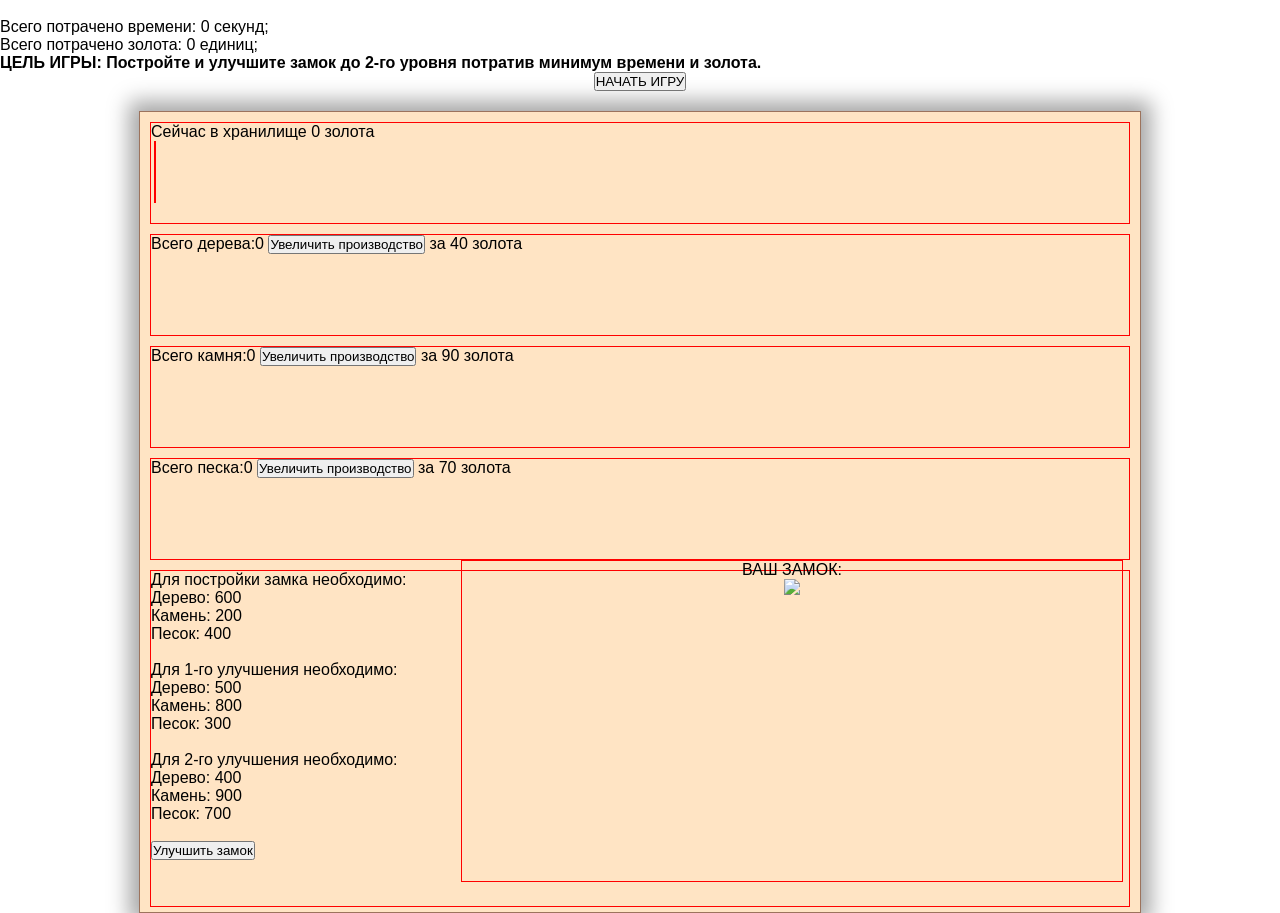
==== index.html @ 525cb477 "Init" ====
<!DOCTYPE html>
<html lang="ru">
<head>
    <meta charset="UTF-8">
    <title>Домашнее задание </title>
    <link href="style.css" rel="stylesheet" type="text/css" />
    <script src="js.js"></script>
</head>
<body>
<br/>
<p>
    Всего потрачено времени: <span id="vremya">0</span> секунд; <br />
    Всего потрачено золота: <span id="bablo">0</span> единиц;<br />
    <b> ЦЕЛЬ ИГРЫ: Постройте и улучшите замок до 2-го уровня потратив минимум времени и золота.</b>
</p>
<p align="center">
    <input id = "start_button" name='button' type='button' value='НАЧАТЬ ИГРУ' onClick='startGame()'>
</p>
    <div id="container">
        <div id="gold"><span id="gold_text">Сейчас в хранилище 0 золота</span>
            <div id="gold_box"><br /></div>
        </div>
        <div id="derevo">Всего дерева:<span id="vsegoDereva">0</span>
            <input id = "addDerevo" name='button' type='button' value='Увеличить производство' onClick='derevoAdd()'>
             за <span id="derevoCost">40</span> золота<br />
        </div>
        <div id="kamen">Всего камня:<span id="vsegoKamnya">0</span>
            <input id = "addKamen" name='button' type='button' value='Увеличить производство' onClick='kamenAdd()'>
             за <span id="kamenCost">90</span> золота<br />
        </div>
        <div id="pesok">Всего песка:<span id="vsegoPeska">0</span>
            <input id = "addPesok" name='button' type='button' value='Увеличить производство' onClick='pesokAdd()'>
             за <span id="pesokCost">70</span> золота<br />
        </div>
        <div id="zamok">
            Для постройки замка необходимо:<br />
            Дерево: 600<br />
            Камень: 200<br />
            Песок:  400<br /><br />
            Для 1-го улучшения необходимо:<br />
            Дерево: 500<br />
            Камень: 800<br />
            Песок:  300<br /><br />
            Для 2-го улучшения необходимо:<br />
            Дерево: 400<br />
            Камень: 900<br />
            Песок:  700<br /><br />
            <input id = "upCastle" name='button' type='button' value='Улучшить замок' onClick='castleUp()'>
            <div id="castle">
                <p  align="center">
                    ВАШ ЗАМОК:<br /><img id="fotka" src="castle0.jpg" height="300">
                </p>
            </div>
        </div>
    </div>
</body>
</html>
---- style.css ----
*, html, body {
    margin:0; padding:0
}
body
{
    font-family: Verdana, sans-serif;
}

#container {
    width: 1000px;
    height: 800px;
    background-color: bisque;
    margin-top: 20px;
    margin-right: auto;
    margin-left: auto;
    border: 1px solid rgb(156,115,93);
    -webkit-box-shadow: 0 0 20px 10px rgba(0,0,0,.35);
    box-shadow: 0 0 20px 10px rgba(0,0,0,.35);
}
#gold{
    height: 100px;
    width: auto;
    border: 1px solid red;
    margin: 10px;
}
#gold_box
{
    height: 60px;
    width: 0;
    border: 1px solid red;
    background-color: yellow;
    position: relative;
    margin-left: 3px;
}
#derevo, #pesok, #kamen, #zamok
{
    height: 100px;
    width: auto;
    border: 1px solid red;
    margin: 10px;
    position: relative;
}
#d0,#d1,#d2,#d3,#d4,#d5,#d6,#d7,#d8,#d9,#d10,#d11,#d12,#d13,#d14,#d15,#d16,#d17,#d18,#d19,#d20
{
    height: 10px;
    position: absolute;
    bottom: 5px;
    width: 40px;
    border: 1px solid black;
    background-color: green;
}
#k0,#k1,#k2,#k3,#k4,#k5,#k6,#k7,#k8,#k9,#k10,#k11,#k12,#k13,#k14,#k15,#k16,#k17,#k18,#k19,#k20
{
    height: 10px;
    position: absolute;
    bottom: 5px;
    width: 40px;
    border: 1px solid black;
    background-color: darkgray;
}
#p0,#p1,#p2,#p3,#p4,#p5,#p6,#p7,#p8,#p9,#p10,#p11,#p12,#p13,#p14,#p15,#p16,#p17,#p18,#p19,#p20
{
    height: 10px;
    position: absolute;
    bottom: 5px;
    width: 40px;
    border: 1px solid black;
    background-color: peru;
}
#zamok
{
    height: 335px;
    width: auto;
    border: 1px solid red;
    margin: 10px;
    position: relative;
}
#castle{
    height: 320px;
    width: 660px;
    border: 1px solid red;
    margin: 10px;
    position: relative;
    left: 300px;
    top: -310px;
}
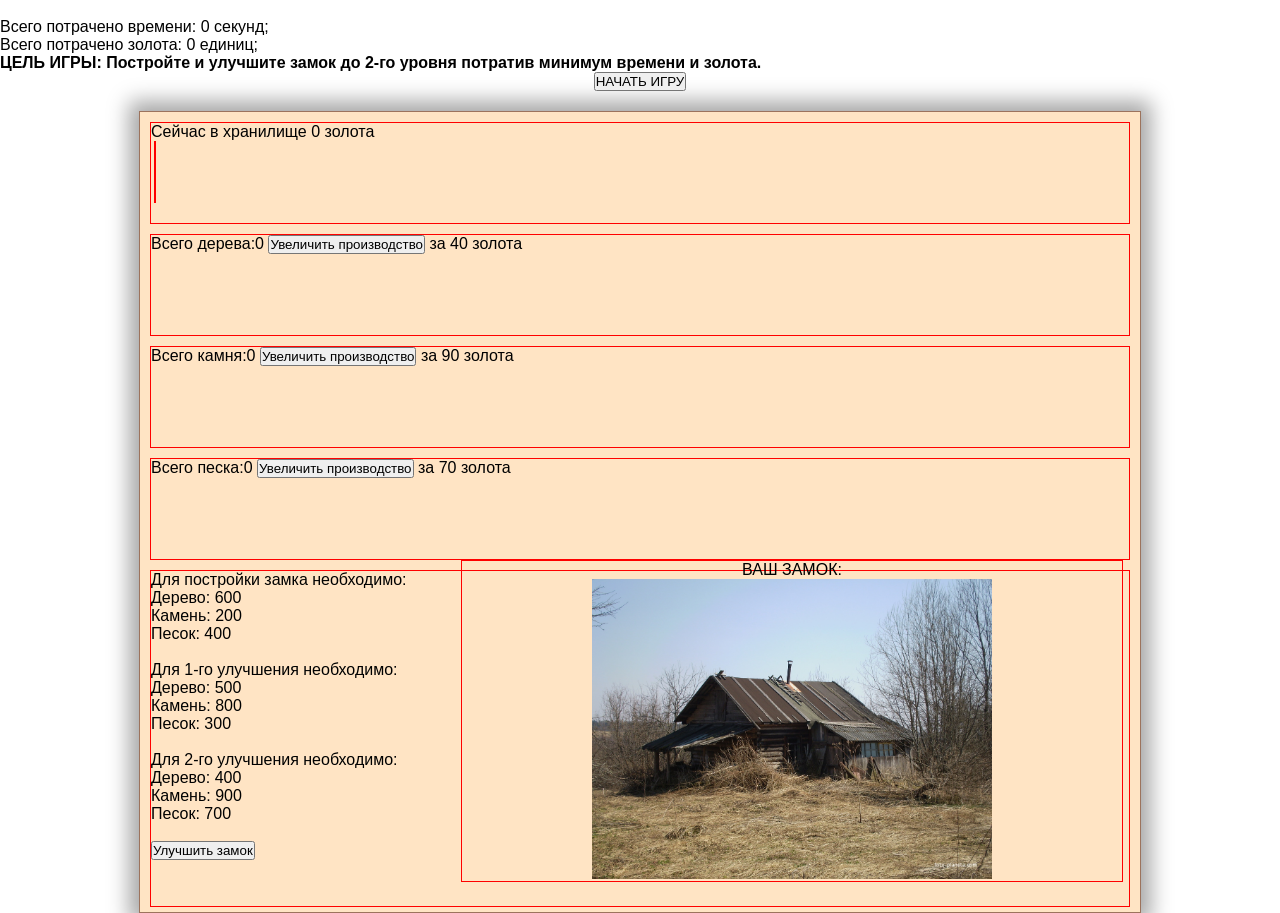
==== commit 081ee3b3: "add castle 3 level" ====
--- a/index.html
+++ b/index.html
@@ -2,7 +2,7 @@
 <html lang="ru">
 <head>
     <meta charset="UTF-8">
-    <title>Домашнее задание </title>
+    <title>JS Game</title>
     <link href="style.css" rel="stylesheet" type="text/css" />
     <script src="js.js"></script>
 </head>
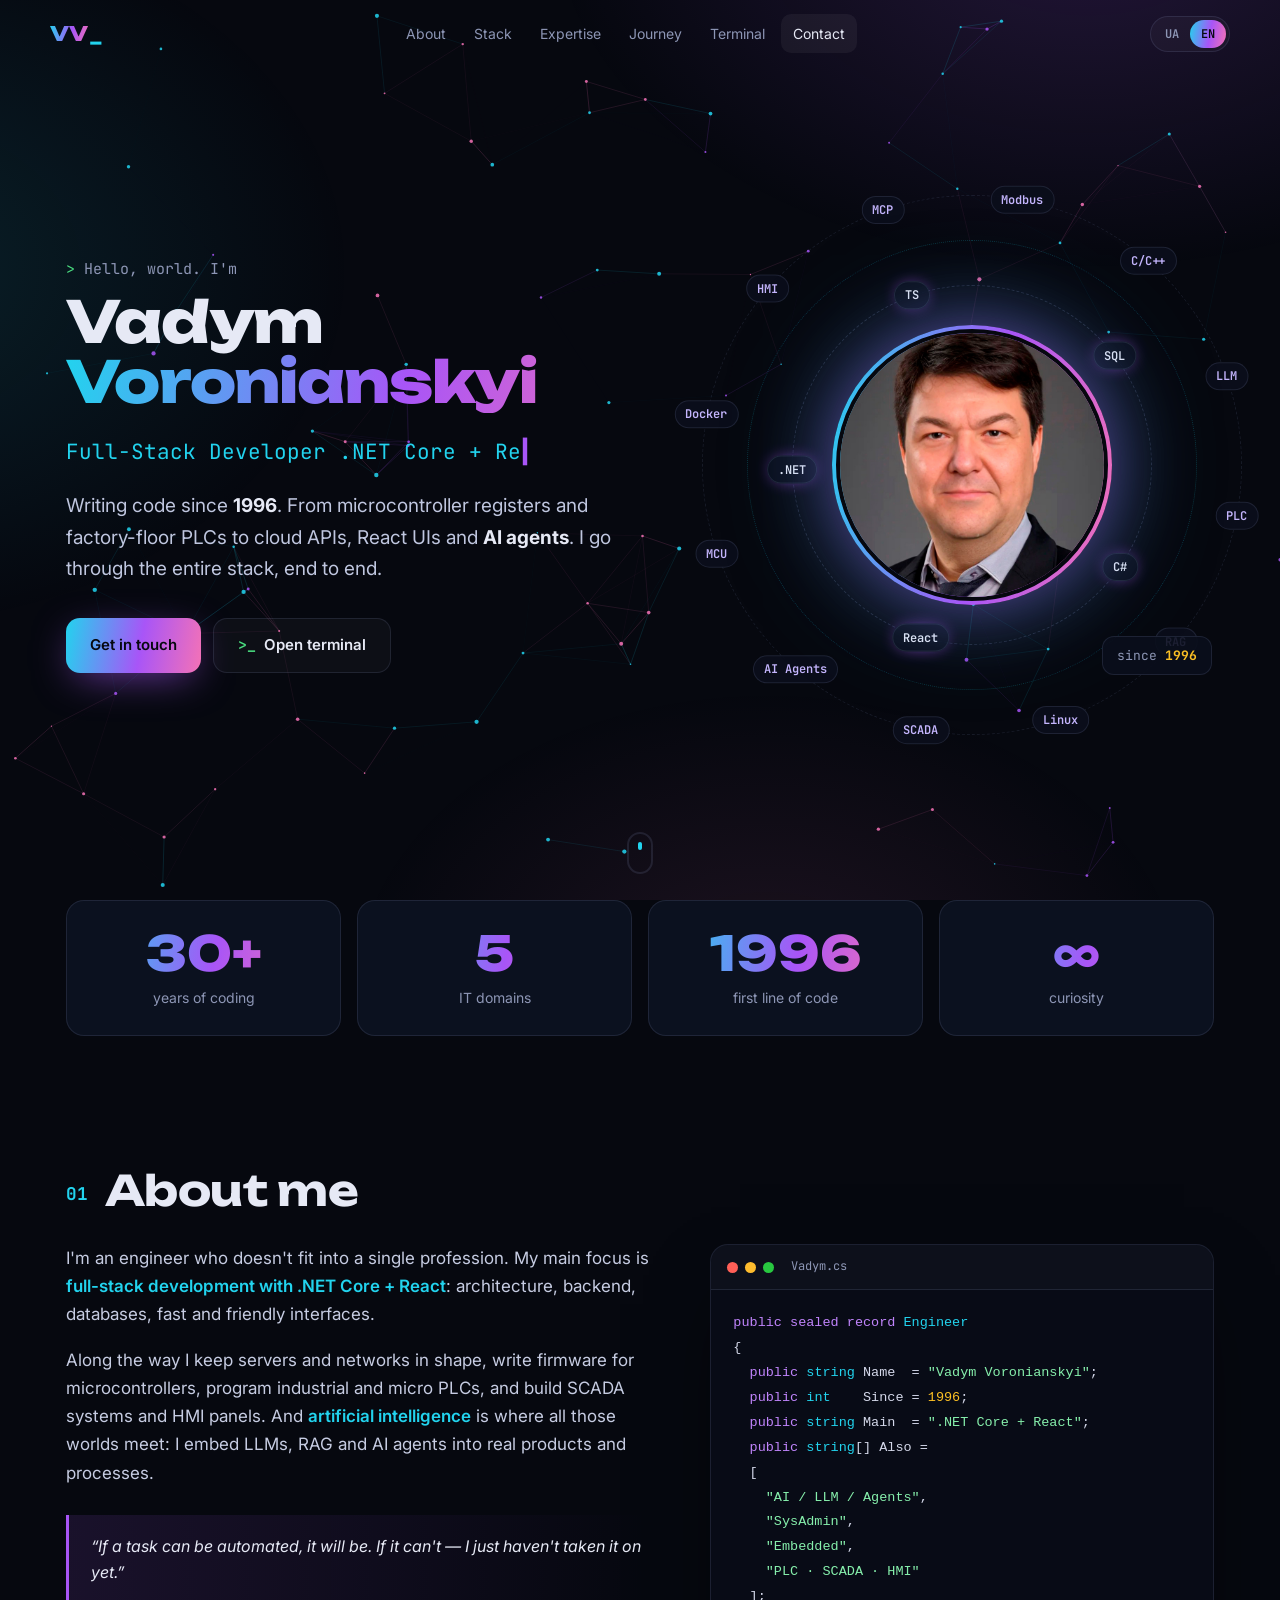
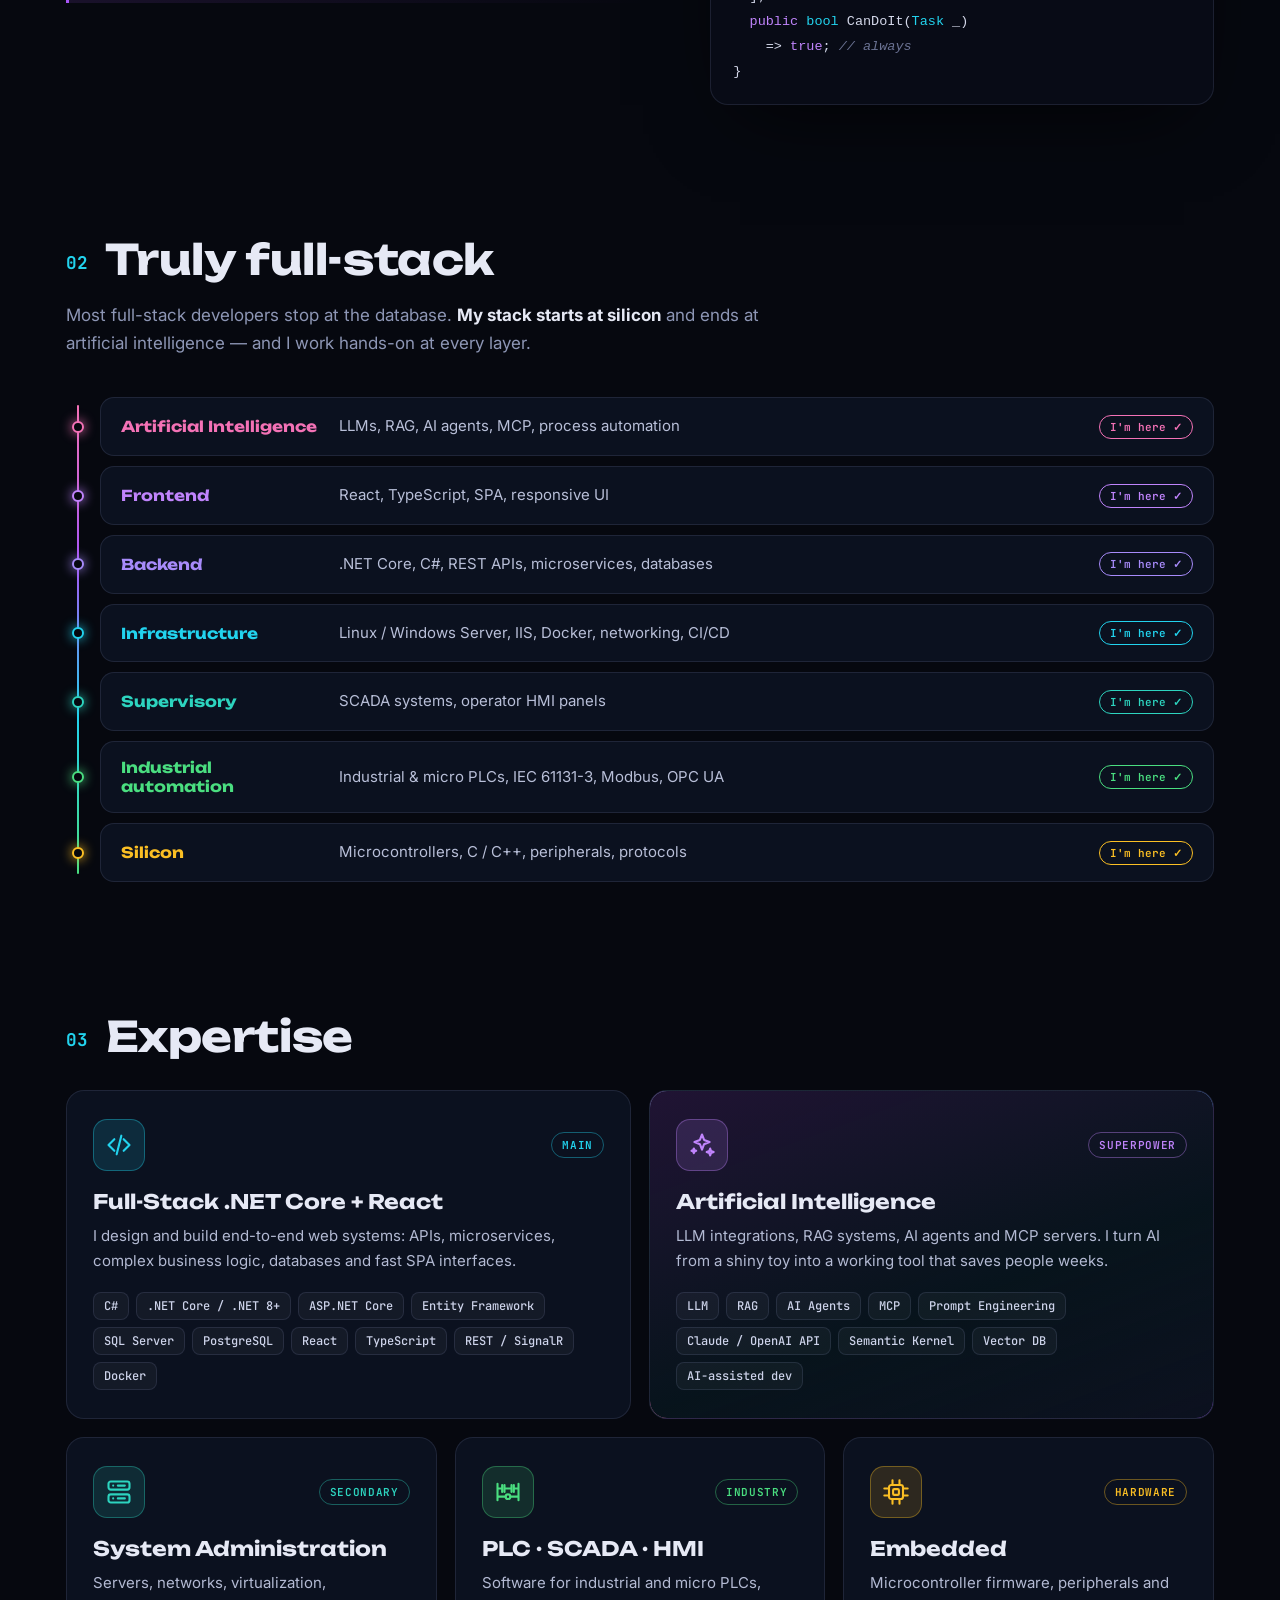
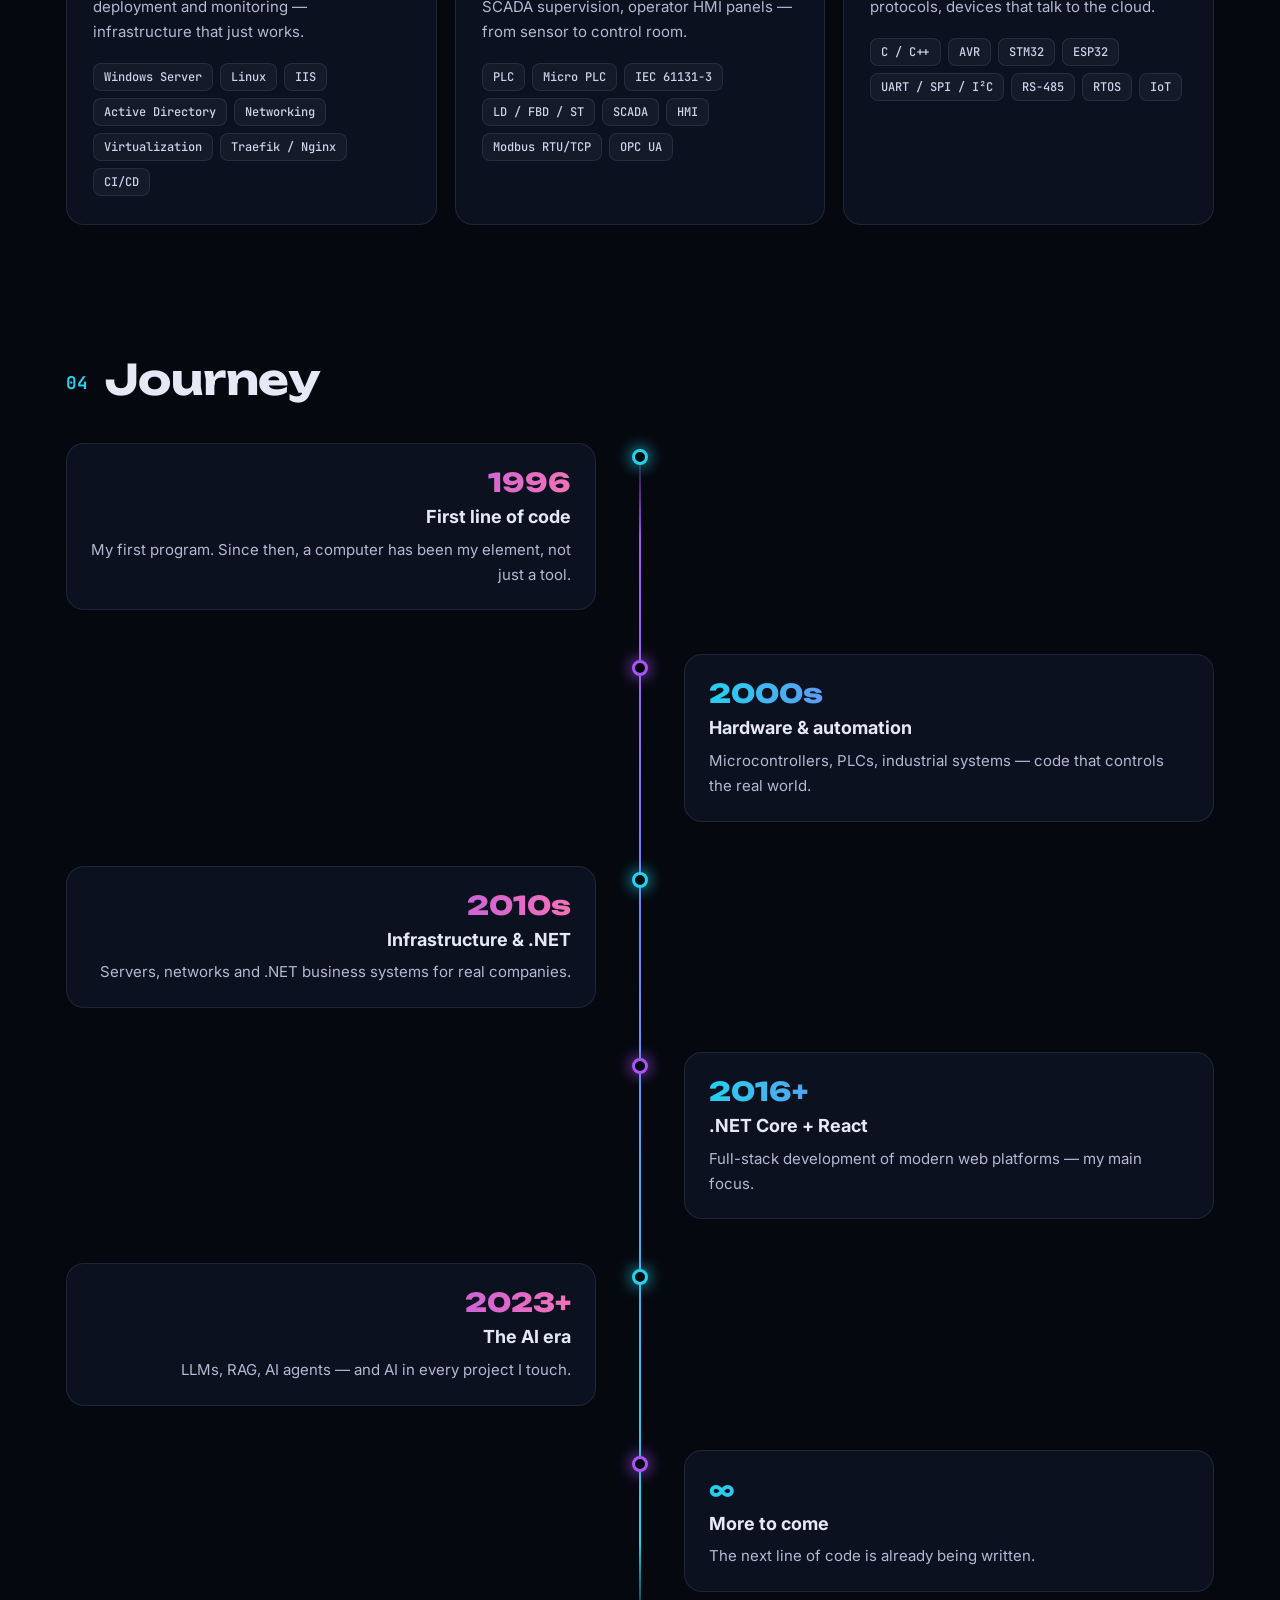
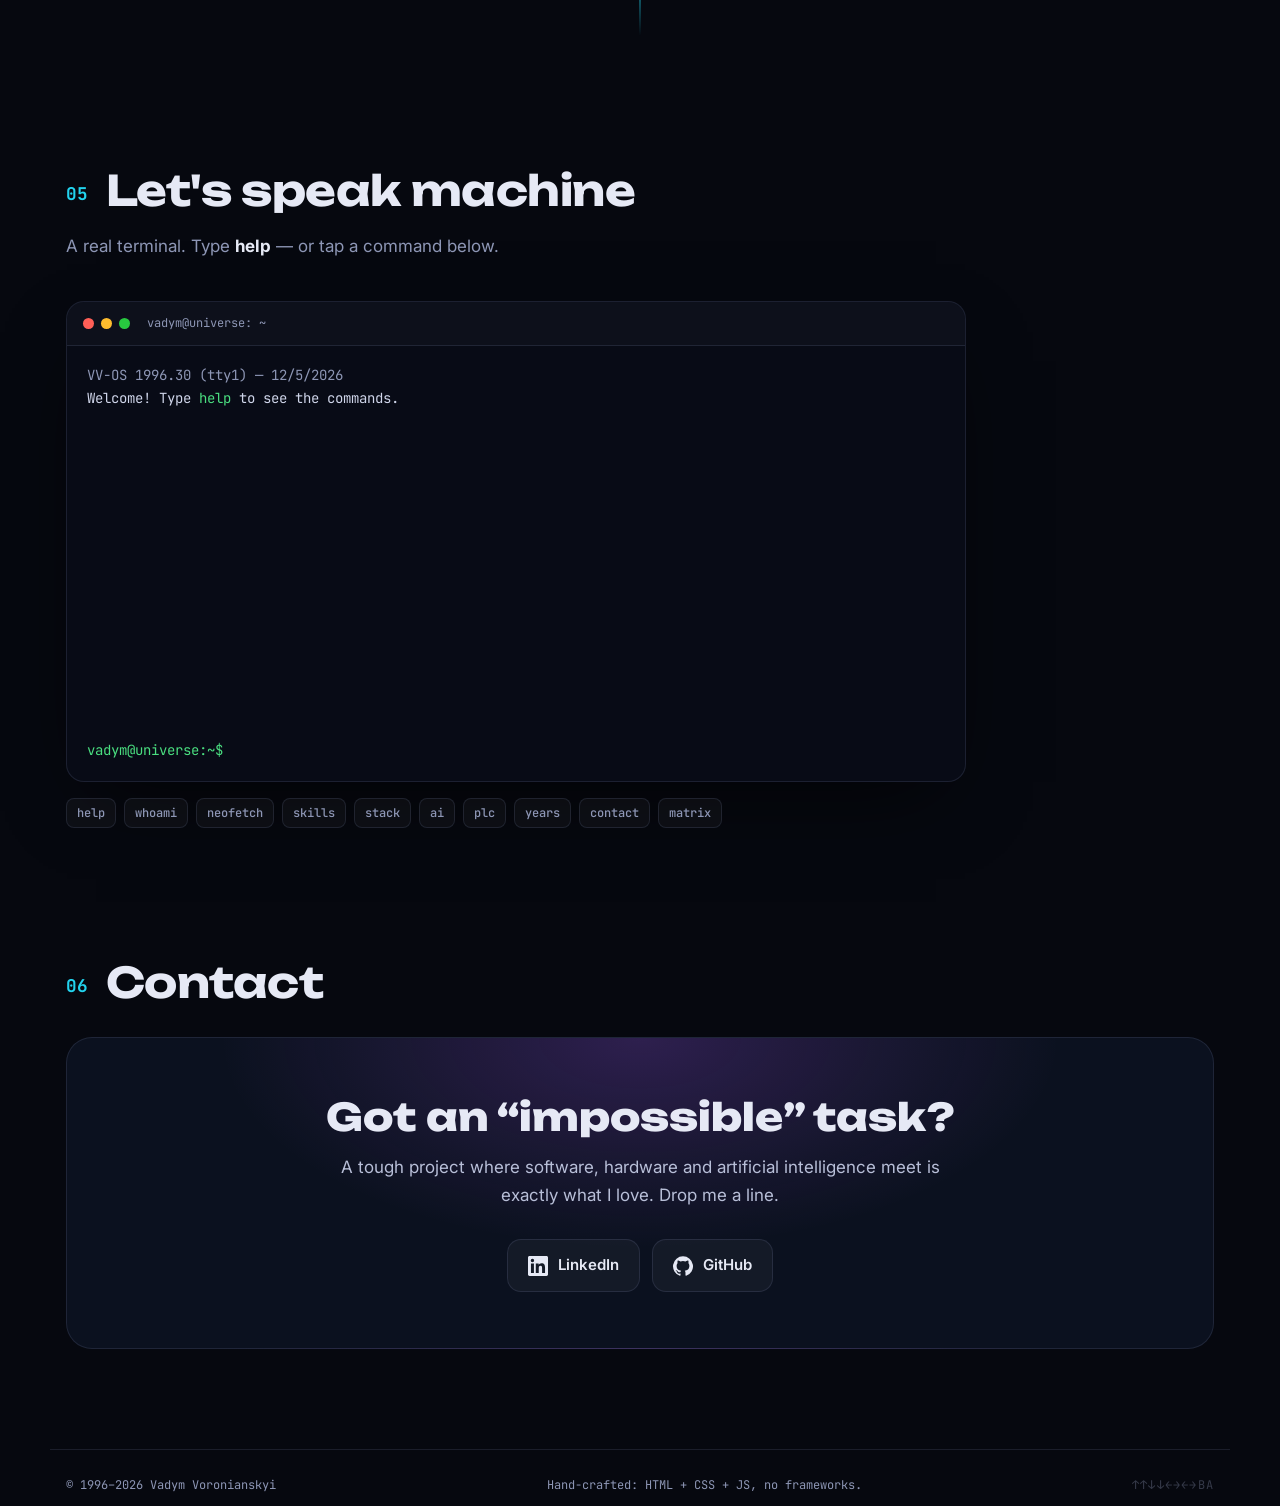
==== commit 006f30d3: "site v 0.01" ====
--- a/index.html
+++ b/index.html
@@ -1,57 +1,199 @@
-<!DOCTYPE html>
-<html lang="ru">
+<!doctype html>
+<html lang="uk">
 <head>
-    <meta charset="UTF-8">
-    <title>JS Game</title>
-    <link href="style.css" rel="stylesheet" type="text/css" />
-    <script src="js.js"></script>
+  <meta charset="utf-8">
+  <meta name="viewport" content="width=device-width, initial-scale=1">
+  <title>Vadym Voronianskyi — Full-Stack · AI · Embedded · PLC</title>
+  <meta name="description" content="Vadym Voronianskyi — engineer since 1996. Full-Stack .NET Core + React, AI, system administration, embedded, industrial PLC, SCADA and HMI.">
+  <meta name="theme-color" content="#06080f">
+  <meta property="og:type" content="profile">
+  <meta property="og:title" content="Vadym Voronianskyi — from silicon to AI">
+  <meta property="og:description" content="Full-Stack .NET Core + React · AI · SysAdmin · Embedded · PLC / SCADA / HMI. Coding since 1996.">
+  <meta property="og:image" content="vvv.jpg">
+  <link rel="icon" href="data:image/svg+xml,%3Csvg xmlns='http://www.w3.org/2000/svg' viewBox='0 0 64 64'%3E%3Cdefs%3E%3ClinearGradient id='g' x1='0' y1='0' x2='1' y2='1'%3E%3Cstop offset='0' stop-color='%2322d3ee'/%3E%3Cstop offset='1' stop-color='%23a855f7'/%3E%3C/linearGradient%3E%3C/defs%3E%3Crect width='64' height='64' rx='14' fill='%2306080f'/%3E%3Cpath d='M10 16l10 32 10-32M34 16l10 32 10-32' fill='none' stroke='url(%23g)' stroke-width='6' stroke-linecap='round' stroke-linejoin='round'/%3E%3C/svg%3E">
+  <link rel="preconnect" href="https://fonts.googleapis.com">
+  <link rel="preconnect" href="https://fonts.gstatic.com" crossorigin>
+  <link href="https://fonts.googleapis.com/css2?family=Inter:wght@400;500;600;700&family=JetBrains+Mono:wght@400;600&family=Unbounded:wght@500;700;800&display=swap" rel="stylesheet">
+  <link rel="stylesheet" href="style.css">
 </head>
 <body>
-<br/>
-<p>
-    Всего потрачено времени: <span id="vremya">0</span> секунд; <br />
-    Всего потрачено золота: <span id="bablo">0</span> единиц;<br />
-    <b> ЦЕЛЬ ИГРЫ: Постройте и улучшите замок до 2-го уровня потратив минимум времени и золота.</b>
-</p>
-<p align="center">
-    <input id = "start_button" name='button' type='button' value='НАЧАТЬ ИГРУ' onClick='startGame()'>
-</p>
-    <div id="container">
-        <div id="gold"><span id="gold_text">Сейчас в хранилище 0 золота</span>
-            <div id="gold_box"><br /></div>
+  <canvas id="bg" aria-hidden="true"></canvas>
+  <canvas id="matrix" aria-hidden="true"></canvas>
+
+  <header class="nav" id="nav">
+    <a class="logo" href="#top" aria-label="Home">
+      <span class="logo-mark">VV</span><span class="logo-cursor">_</span>
+    </a>
+    <nav class="nav-links" id="navLinks">
+      <a href="#about" data-i18n="nav.about">Про мене</a>
+      <a href="#stack" data-i18n="nav.stack">Стек</a>
+      <a href="#skills" data-i18n="nav.skills">Напрямки</a>
+      <a href="#path" data-i18n="nav.path">Шлях</a>
+      <a href="#terminal" data-i18n="nav.terminal">Термінал</a>
+      <a href="#contact" data-i18n="nav.contact">Контакти</a>
+    </nav>
+    <div class="nav-right">
+      <div class="lang" role="group" aria-label="Language">
+        <button type="button" data-lang="uk">UA</button>
+        <button type="button" data-lang="en">EN</button>
+      </div>
+      <button class="burger" id="burger" type="button" aria-label="Menu" aria-expanded="false"><span></span><span></span></button>
+    </div>
+  </header>
+
+  <main id="top">
+    <!-- HERO -->
+    <section class="hero">
+      <div class="hero-text">
+        <p class="mono hello"><span class="prompt">&gt;</span> <span data-i18n="hero.hello">Привіт, світ. Я —</span></p>
+        <h1 class="name">
+          <span data-i18n="hero.first">Вадим</span>
+          <span class="grad" data-i18n="hero.last">Воронянський</span>
+        </h1>
+        <p class="role mono"><span id="typed"></span><span class="caret">▍</span></p>
+        <p class="tagline" data-i18n-html="hero.tagline"></p>
+        <div class="cta">
+          <a class="btn btn-primary" href="#contact" data-i18n="hero.cta1">Зв'язатися</a>
+          <a class="btn btn-ghost" href="#terminal"><span class="mono">&gt;_</span> <span data-i18n="hero.cta2">Відкрити термінал</span></a>
         </div>
-        <div id="derevo">Всего дерева:<span id="vsegoDereva">0</span>
-            <input id = "addDerevo" name='button' type='button' value='Увеличить производство' onClick='derevoAdd()'>
-             за <span id="derevoCost">40</span> золота<br />
+      </div>
+
+      <div class="hero-visual" aria-hidden="true">
+        <div class="orbit-wrap">
+          <div class="orbit o1" data-r=".36" data-speed="9">
+            <i data-a="0"><b>C#</b></i>
+            <i data-a="72"><b>React</b></i>
+            <i data-a="144"><b>.NET</b></i>
+            <i data-a="216"><b>TS</b></i>
+            <i data-a="288"><b>SQL</b></i>
+          </div>
+          <div class="orbit o2"></div>
+          <div class="orbit o3" data-r=".54" data-speed="-5">
+            <i data-a="0"><b>LLM</b></i>
+            <i data-a="30"><b>PLC</b></i>
+            <i data-a="60"><b>RAG</b></i>
+            <i data-a="90"><b>Linux</b></i>
+            <i data-a="120"><b>SCADA</b></i>
+            <i data-a="150"><b>AI Agents</b></i>
+            <i data-a="180"><b>MCU</b></i>
+            <i data-a="210"><b>Docker</b></i>
+            <i data-a="240"><b>HMI</b></i>
+            <i data-a="270"><b>MCP</b></i>
+            <i data-a="300"><b>Modbus</b></i>
+            <i data-a="330"><b>C/C++</b></i>
+          </div>
+          <div class="photo">
+            <img src="vvv.jpg" alt="" width="754" height="1090">
+          </div>
+          <div class="since mono">since <b>1996</b></div>
         </div>
-        <div id="kamen">Всего камня:<span id="vsegoKamnya">0</span>
-            <input id = "addKamen" name='button' type='button' value='Увеличить производство' onClick='kamenAdd()'>
-             за <span id="kamenCost">90</span> золота<br />
+      </div>
+
+      <a class="scroll-hint" href="#stats" aria-label="Scroll"><span></span></a>
+    </section>
+
+    <!-- STATS -->
+    <section class="stats" id="stats">
+      <div class="stat reveal">
+        <div class="stat-num"><span class="count" data-to="years">0</span>+</div>
+        <div class="stat-label" data-i18n="stats.years">років у коді</div>
+      </div>
+      <div class="stat reveal">
+        <div class="stat-num"><span class="count" data-to="5">0</span></div>
+        <div class="stat-label" data-i18n="stats.domains">напрямків IT</div>
+      </div>
+      <div class="stat reveal">
+        <div class="stat-num"><span class="count" data-to="1996" data-plain>0</span></div>
+        <div class="stat-label" data-i18n="stats.first">перший рядок коду</div>
+      </div>
+      <div class="stat reveal">
+        <div class="stat-num">∞</div>
+        <div class="stat-label" data-i18n="stats.curiosity">цікавості</div>
+      </div>
+    </section>
+
+    <!-- ABOUT -->
+    <section class="section" id="about">
+      <h2 class="section-title reveal"><span class="mono num">01</span> <span data-i18n="about.title">Про мене</span></h2>
+      <div class="about-grid">
+        <div class="about-text reveal">
+          <p data-i18n-html="about.p1"></p>
+          <p data-i18n-html="about.p2"></p>
+          <blockquote class="quote" data-i18n="about.quote"></blockquote>
         </div>
-        <div id="pesok">Всего песка:<span id="vsegoPeska">0</span>
-            <input id = "addPesok" name='button' type='button' value='Увеличить производство' onClick='pesokAdd()'>
-             за <span id="pesokCost">70</span> золота<br />
+        <div class="about-card reveal">
+          <div class="code-card">
+            <div class="code-head"><i></i><i></i><i></i><span class="mono">Vadym.cs</span></div>
+<pre class="mono"><code><span class="k">public sealed record</span> <span class="t">Engineer</span>
+{
+  <span class="k">public</span> <span class="t">string</span> Name  = <span class="s">"Vadym Voronianskyi"</span>;
+  <span class="k">public</span> <span class="t">int</span>    Since = <span class="n">1996</span>;
+  <span class="k">public</span> <span class="t">string</span> Main  = <span class="s">".NET Core + React"</span>;
+  <span class="k">public</span> <span class="t">string</span>[] Also =
+  [
+    <span class="s">"AI / LLM / Agents"</span>,
+    <span class="s">"SysAdmin"</span>,
+    <span class="s">"Embedded"</span>,
+    <span class="s">"PLC · SCADA · HMI"</span>
+  ];
+  <span class="k">public</span> <span class="t">bool</span> CanDoIt(<span class="t">Task</span> _)
+    =&gt; <span class="k">true</span>; <span class="c">// always</span>
+}</code></pre>
+          </div>
         </div>
-        <div id="zamok">
-            Для постройки замка необходимо:<br />
-            Дерево: 600<br />
-            Камень: 200<br />
-            Песок:  400<br /><br />
-            Для 1-го улучшения необходимо:<br />
-            Дерево: 500<br />
-            Камень: 800<br />
-            Песок:  300<br /><br />
-            Для 2-го улучшения необходимо:<br />
-            Дерево: 400<br />
-            Камень: 900<br />
-            Песок:  700<br /><br />
-            <input id = "upCastle" name='button' type='button' value='Улучшить замок' onClick='castleUp()'>
-            <div id="castle">
-                <p  align="center">
-                    ВАШ ЗАМОК:<br /><img id="fotka" src="castle0.jpg" height="300">
-                </p>
-            </div>
-        </div>
-    </div>
+      </div>
+    </section>
+
+    <!-- STACK: silicon to AI -->
+    <section class="section" id="stack">
+      <h2 class="section-title reveal"><span class="mono num">02</span> <span data-i18n="stack.title">Справжній full-stack</span></h2>
+      <p class="section-lead reveal" data-i18n-html="stack.lead"></p>
+      <div class="layers" id="layers"></div>
+    </section>
+
+    <!-- SKILLS -->
+    <section class="section" id="skills">
+      <h2 class="section-title reveal"><span class="mono num">03</span> <span data-i18n="skills.title">Напрямки</span></h2>
+      <div class="cards" id="cards"></div>
+    </section>
+
+    <!-- PATH -->
+    <section class="section" id="path">
+      <h2 class="section-title reveal"><span class="mono num">04</span> <span data-i18n="path.title">Шлях</span></h2>
+      <ol class="timeline" id="timeline"></ol>
+    </section>
+
+    <!-- TERMINAL -->
+    <section class="section" id="terminal">
+      <h2 class="section-title reveal"><span class="mono num">05</span> <span data-i18n="term.title">Поговоримо мовою машин</span></h2>
+      <p class="section-lead reveal" data-i18n-html="term.lead"></p>
+      <div class="term reveal" id="term">
+        <div class="code-head"><i></i><i></i><i></i><span class="mono">vadym@universe: ~</span></div>
+        <div class="term-body mono" id="termBody" aria-live="polite"></div>
+        <form class="term-input mono" id="termForm" autocomplete="off">
+          <label for="termIn" class="term-prompt">vadym@universe:~$</label>
+          <input id="termIn" type="text" spellcheck="false" autocapitalize="off" aria-label="Terminal command">
+        </form>
+      </div>
+    </section>
+
+    <!-- CONTACT -->
+    <section class="section contact" id="contact">
+      <h2 class="section-title reveal"><span class="mono num">06</span> <span data-i18n="contact.title">Контакти</span></h2>
+      <div class="contact-box reveal">
+        <h3 class="contact-head" data-i18n="contact.head">Маєте неможливу задачу?</h3>
+        <p data-i18n="contact.text"></p>
+        <div class="contact-links" id="contactLinks"></div>
+      </div>
+    </section>
+  </main>
+
+  <footer class="footer mono">
+    <span>© 1996–<span id="year">2026</span> Vadym Voronianskyi</span>
+    <span data-i18n="footer.made">Зроблено вручну: HTML + CSS + JS, без фреймворків.</span>
+    <span class="hint" data-i18n="footer.hint">↑↑↓↓←→←→BA</span>
+  </footer>
+
+  <script src="script.js"></script>
 </body>
-</html>+</html>
--- a/style.css
+++ b/style.css
@@ -1,86 +1,349 @@
-*, html, body {
-    margin:0; padding:0
-}
-body
-{
-    font-family: Verdana, sans-serif;
-}
-
-#container {
-    width: 1000px;
-    height: 800px;
-    background-color: bisque;
-    margin-top: 20px;
-    margin-right: auto;
-    margin-left: auto;
-    border: 1px solid rgb(156,115,93);
-    -webkit-box-shadow: 0 0 20px 10px rgba(0,0,0,.35);
-    box-shadow: 0 0 20px 10px rgba(0,0,0,.35);
-}
-#gold{
-    height: 100px;
-    width: auto;
-    border: 1px solid red;
-    margin: 10px;
-}
-#gold_box
-{
-    height: 60px;
-    width: 0;
-    border: 1px solid red;
-    background-color: yellow;
-    position: relative;
-    margin-left: 3px;
-}
-#derevo, #pesok, #kamen, #zamok
-{
-    height: 100px;
-    width: auto;
-    border: 1px solid red;
-    margin: 10px;
-    position: relative;
-}
-#d0,#d1,#d2,#d3,#d4,#d5,#d6,#d7,#d8,#d9,#d10,#d11,#d12,#d13,#d14,#d15,#d16,#d17,#d18,#d19,#d20
-{
-    height: 10px;
-    position: absolute;
-    bottom: 5px;
-    width: 40px;
-    border: 1px solid black;
-    background-color: green;
-}
-#k0,#k1,#k2,#k3,#k4,#k5,#k6,#k7,#k8,#k9,#k10,#k11,#k12,#k13,#k14,#k15,#k16,#k17,#k18,#k19,#k20
-{
-    height: 10px;
-    position: absolute;
-    bottom: 5px;
-    width: 40px;
-    border: 1px solid black;
-    background-color: darkgray;
-}
-#p0,#p1,#p2,#p3,#p4,#p5,#p6,#p7,#p8,#p9,#p10,#p11,#p12,#p13,#p14,#p15,#p16,#p17,#p18,#p19,#p20
-{
-    height: 10px;
-    position: absolute;
-    bottom: 5px;
-    width: 40px;
-    border: 1px solid black;
-    background-color: peru;
-}
-#zamok
-{
-    height: 335px;
-    width: auto;
-    border: 1px solid red;
-    margin: 10px;
-    position: relative;
-}
-#castle{
-    height: 320px;
-    width: 660px;
-    border: 1px solid red;
-    margin: 10px;
-    position: relative;
-    left: 300px;
-    top: -310px;
-}
+:root {
+  --bg: #06080f;
+  --bg2: #0b0f1c;
+  --panel: rgba(15, 21, 38, .72);
+  --line: rgba(148, 163, 214, .14);
+  --text: #e6e9f5;
+  --muted: #8d96b5;
+  --cyan: #22d3ee;
+  --violet: #a855f7;
+  --pink: #f472b6;
+  --green: #4ade80;
+  --amber: #fbbf24;
+  --grad: linear-gradient(100deg, var(--cyan), var(--violet) 55%, var(--pink));
+  --radius: 18px;
+  --maxw: 1180px;
+  --font: "Inter", system-ui, -apple-system, "Segoe UI", Roboto, sans-serif;
+  --display: "Unbounded", var(--font);
+  --mono: "JetBrains Mono", ui-monospace, "Cascadia Code", Consolas, monospace;
+  color-scheme: dark;
+}
+
+*, *::before, *::after { box-sizing: border-box; }
+html { scroll-behavior: smooth; scroll-padding-top: 80px; }
+body {
+  margin: 0;
+  background: var(--bg);
+  color: var(--text);
+  font: 16px/1.65 var(--font);
+  overflow-x: clip;
+  -webkit-font-smoothing: antialiased;
+}
+body::before {
+  content: "";
+  position: fixed; inset: 0; z-index: -2; pointer-events: none;
+  background:
+    radial-gradient(900px 600px at 85% -10%, rgba(168, 85, 247, .18), transparent 60%),
+    radial-gradient(800px 600px at -10% 30%, rgba(34, 211, 238, .12), transparent 60%),
+    radial-gradient(700px 500px at 60% 110%, rgba(244, 114, 182, .10), transparent 60%);
+}
+a { color: inherit; text-decoration: none; }
+img { max-width: 100%; display: block; }
+.mono { font-family: var(--mono); }
+.grad { background: var(--grad); -webkit-background-clip: text; background-clip: text; color: transparent; }
+::selection { background: rgba(168, 85, 247, .45); }
+
+#bg, #matrix { position: fixed; inset: 0; width: 100%; height: 100%; pointer-events: none; }
+#bg { z-index: -1; }
+#matrix { z-index: 100; opacity: 0; transition: opacity .6s; }
+#matrix.on { opacity: .92; }
+
+/* ---------- NAV ---------- */
+.nav {
+  position: fixed; top: 0; left: 0; right: 0; z-index: 50;
+  display: flex; align-items: center; justify-content: space-between; gap: 16px;
+  padding: 14px max(16px, calc((100% - var(--maxw)) / 2));
+  transition: background .3s, border-color .3s;
+  border-bottom: 1px solid transparent;
+}
+.nav.scrolled { background: rgba(6, 8, 15, .78); backdrop-filter: blur(14px); -webkit-backdrop-filter: blur(14px); border-color: var(--line); }
+.logo { font: 800 20px var(--display); letter-spacing: .02em; display: flex; align-items: baseline; }
+.logo-mark { background: var(--grad); -webkit-background-clip: text; background-clip: text; color: transparent; }
+.logo-cursor { color: var(--cyan); animation: blink 1s steps(1) infinite; margin-left: 2px; }
+.nav-links { display: flex; gap: 4px; }
+.nav-links a { padding: 8px 12px; border-radius: 10px; font-size: 14px; color: var(--muted); transition: color .2s, background .2s; }
+.nav-links a:hover, .nav-links a.active { color: var(--text); background: rgba(255, 255, 255, .05); }
+.nav-right { display: flex; align-items: center; gap: 10px; }
+.lang { display: flex; padding: 3px; border: 1px solid var(--line); border-radius: 999px; background: rgba(255, 255, 255, .03); }
+.lang button {
+  font: 600 12px var(--mono); color: var(--muted); background: none; border: 0; cursor: pointer;
+  padding: 6px 11px; border-radius: 999px; transition: .2s;
+}
+.lang button.on { color: #06080f; background: var(--grad); }
+.burger { display: none; width: 40px; height: 40px; border: 1px solid var(--line); border-radius: 10px; background: none; cursor: pointer; position: relative; }
+.burger span { position: absolute; left: 11px; right: 11px; height: 2px; background: var(--text); transition: .25s; }
+.burger span:first-child { top: 15px; }
+.burger span:last-child { top: 23px; }
+.burger[aria-expanded="true"] span:first-child { top: 19px; transform: rotate(45deg); }
+.burger[aria-expanded="true"] span:last-child { top: 19px; transform: rotate(-45deg); }
+
+/* ---------- HERO ---------- */
+.hero {
+  min-height: 100vh; min-height: 100svh;
+  max-width: var(--maxw); margin: 0 auto;
+  padding: 110px 16px 80px;
+  display: grid; grid-template-columns: minmax(0, 1.25fr) minmax(0, 1fr); align-items: center; gap: 40px;
+  position: relative;
+}
+.hello { color: var(--muted); margin: 0 0 10px; font-size: 15px; }
+.prompt { color: var(--green); }
+.name {
+  font: 800 clamp(30px, 4.5vw, 64px)/1.05 var(--display);
+  letter-spacing: -.02em; margin: 0 0 22px;
+}
+.name span { display: block; }
+.role { font-size: clamp(16px, 2vw, 21px); color: var(--cyan); min-height: 1.7em; margin: 0 0 20px; }
+.caret { animation: blink 1s steps(1) infinite; color: var(--violet); margin-left: 2px; }
+.tagline { font-size: clamp(16px, 1.6vw, 19px); color: #bfc6df; max-width: 560px; margin: 0 0 34px; }
+.tagline b { color: var(--text); }
+.cta { display: flex; flex-wrap: wrap; gap: 12px; }
+.btn {
+  display: inline-flex; align-items: center; gap: 8px;
+  padding: 14px 24px; border-radius: 14px; font-weight: 600; font-size: 15px;
+  transition: transform .2s, box-shadow .2s, border-color .2s, background .2s;
+}
+.btn-primary { background: var(--grad); color: #06080f; box-shadow: 0 10px 40px -10px rgba(168, 85, 247, .7); }
+.btn-primary:hover { transform: translateY(-2px); box-shadow: 0 16px 50px -10px rgba(34, 211, 238, .7); }
+.btn-ghost { border: 1px solid var(--line); background: rgba(255, 255, 255, .03); }
+.btn-ghost:hover { border-color: var(--cyan); transform: translateY(-2px); }
+.btn-ghost .mono { color: var(--green); }
+
+/* orbit visual */
+.hero-visual { display: grid; place-items: center; }
+.orbit-wrap { --s: min(500px, 42vw); width: var(--s); height: var(--s); position: relative; }
+.photo {
+  position: absolute; inset: 22%; border-radius: 50%; padding: 4px;
+  background: var(--grad); box-shadow: 0 0 80px -10px rgba(168, 85, 247, .6), 0 0 120px -20px rgba(34, 211, 238, .5);
+  animation: glow 6s ease-in-out infinite;
+}
+.photo img { width: 100%; height: 100%; object-fit: cover; object-position: 50% 22%; border-radius: 50%; border: 4px solid var(--bg); }
+.orbit { position: absolute; border-radius: 50%; }
+.orbit::before { content: ""; position: absolute; inset: 0; border-radius: 50%; border: 1px dashed rgba(148, 163, 214, .2); animation: spin 90s linear infinite; }
+.o1 { inset: 14%; }
+.o2 { inset: 5%; }
+.o2::before { border-style: dotted; border-color: rgba(34, 211, 238, .22); animation-direction: reverse; }
+.o3 { inset: -4%; }
+.o3::before { border-color: rgba(148, 163, 214, .12); }
+.orbit i { position: absolute; left: 50%; top: 50%; width: 0; height: 0; }
+.orbit b {
+  position: absolute; transform: translate(-50%, -50%); white-space: nowrap;
+  font: 600 12px var(--mono); padding: 5px 10px; border-radius: 999px;
+  background: rgba(11, 15, 28, .92); border: 1px solid var(--line); color: #c4b5fd;
+}
+.o1 b { color: var(--text); box-shadow: 0 0 18px -6px var(--violet); }
+.since {
+  position: absolute; right: 2%; bottom: 8%; z-index: 3;
+  padding: 8px 14px; border-radius: 12px; font-size: 13px;
+  background: rgba(11, 15, 28, .9); border: 1px solid var(--line); color: var(--muted);
+}
+.since b { color: var(--amber); }
+
+.scroll-hint { position: absolute; left: 50%; bottom: 26px; transform: translateX(-50%); width: 26px; height: 42px; border: 2px solid var(--line); border-radius: 14px; }
+.scroll-hint span { position: absolute; left: 50%; top: 8px; width: 4px; height: 8px; margin-left: -2px; border-radius: 2px; background: var(--cyan); animation: scrolly 1.8s ease-in-out infinite; }
+
+/* ---------- STATS ---------- */
+.stats {
+  max-width: var(--maxw); margin: 0 auto 40px; padding: 0 16px;
+  display: grid; grid-template-columns: repeat(4, 1fr); gap: 16px;
+}
+.stat {
+  padding: 26px 22px; border-radius: var(--radius); background: var(--panel);
+  border: 1px solid var(--line); text-align: center;
+}
+.stat-num { font: 800 clamp(34px, 4vw, 48px)/1.1 var(--display); background: var(--grad); -webkit-background-clip: text; background-clip: text; color: transparent; }
+.stat-label { color: var(--muted); font-size: 14px; margin-top: 6px; }
+
+/* ---------- SECTIONS ---------- */
+.section { max-width: var(--maxw); margin: 0 auto; padding: 90px 16px 40px; }
+.section-title { font: 700 clamp(26px, 3.6vw, 42px)/1.15 var(--display); margin: 0 0 18px; letter-spacing: -.01em; }
+.section-title .num { font-size: .42em; color: var(--cyan); vertical-align: middle; margin-right: 8px; letter-spacing: 0; }
+.section-lead { color: var(--muted); max-width: 720px; font-size: 17px; margin: 0 0 40px; }
+.section-lead b { color: var(--text); }
+
+/* about */
+.about-grid { display: grid; grid-template-columns: 1.2fr 1fr; gap: 40px; align-items: start; margin-top: 30px; }
+.about-text p { font-size: 17px; color: #c6cce2; margin: 0 0 18px; }
+.about-text b { color: var(--text); }
+.about-text .hl { color: var(--cyan); font-weight: 600; }
+.quote {
+  margin: 28px 0 0; padding: 18px 22px; border-left: 3px solid var(--violet);
+  background: linear-gradient(90deg, rgba(168, 85, 247, .12), transparent);
+  border-radius: 0 12px 12px 0; font-style: italic; color: var(--text);
+}
+.code-card, .term {
+  border-radius: var(--radius); background: rgba(9, 12, 23, .92); border: 1px solid var(--line);
+  overflow: hidden; box-shadow: 0 30px 80px -30px rgba(0, 0, 0, .8);
+}
+.code-head { display: flex; align-items: center; gap: 7px; padding: 12px 16px; border-bottom: 1px solid var(--line); background: rgba(255, 255, 255, .02); }
+.code-head i { width: 11px; height: 11px; border-radius: 50%; background: #ff5f57; }
+.code-head i:nth-child(2) { background: #febc2e; }
+.code-head i:nth-child(3) { background: #28c840; }
+.code-head span { margin-left: 10px; font-size: 12px; color: var(--muted); }
+.code-card pre { margin: 0; padding: 20px 22px; font-size: 13.5px; line-height: 1.7; overflow-x: auto; color: #d4d8ea; }
+.k { color: #c084fc; } .t { color: var(--cyan); } .s { color: #86efac; } .n { color: var(--amber); } .c { color: #6b7394; font-style: italic; }
+
+/* layers */
+.layers { position: relative; display: grid; gap: 10px; padding-left: 34px; }
+.layers::before {
+  content: ""; position: absolute; left: 11px; top: 8px; bottom: 8px; width: 2px;
+  background: linear-gradient(180deg, var(--pink), var(--violet), var(--cyan), var(--green));
+  border-radius: 2px;
+}
+.layer {
+  position: relative; display: grid; grid-template-columns: 200px 1fr auto; align-items: center; gap: 18px;
+  padding: 16px 20px; border-radius: 14px; background: var(--panel); border: 1px solid var(--line);
+  transition: transform .25s, border-color .25s, background .25s;
+}
+.layer::before {
+  content: ""; position: absolute; left: -29px; top: 50%; width: 12px; height: 12px; margin-top: -6px;
+  border-radius: 50%; background: var(--bg); border: 2px solid var(--c, var(--cyan)); box-shadow: 0 0 12px var(--c, var(--cyan));
+}
+.layer:hover { transform: translateX(6px); border-color: var(--c, var(--cyan)); background: rgba(20, 27, 48, .85); }
+.layer-name { font: 700 15px var(--display); color: var(--c, var(--cyan)); }
+.layer-desc { color: #b8bfd8; font-size: 15px; }
+.layer-me { font: 600 11px var(--mono); padding: 4px 10px; border-radius: 999px; border: 1px solid var(--c, var(--cyan)); color: var(--c, var(--cyan)); white-space: nowrap; }
+
+/* cards */
+.cards { display: grid; grid-template-columns: repeat(6, 1fr); gap: 18px; margin-top: 30px; }
+.card {
+  grid-column: span 2; position: relative; padding: 28px 26px; border-radius: var(--radius);
+  background: var(--panel); border: 1px solid var(--line); overflow: hidden;
+  transform-style: preserve-3d; transition: border-color .3s, box-shadow .3s;
+  --mx: 50%; --my: 50%;
+}
+.card.wide { grid-column: span 3; }
+.card::before {
+  content: ""; position: absolute; inset: 0; pointer-events: none; opacity: 0; transition: opacity .3s;
+  background: radial-gradient(400px circle at var(--mx) var(--my), color-mix(in srgb, var(--c) 22%, transparent), transparent 60%);
+}
+.card:hover { border-color: color-mix(in srgb, var(--c) 55%, transparent); box-shadow: 0 20px 60px -25px var(--c); }
+.card:hover::before { opacity: 1; }
+.card-top { display: flex; align-items: center; justify-content: space-between; gap: 10px; margin-bottom: 18px; }
+.card-icon {
+  width: 52px; height: 52px; border-radius: 14px; display: grid; place-items: center;
+  background: color-mix(in srgb, var(--c) 14%, transparent); color: var(--c); border: 1px solid color-mix(in srgb, var(--c) 35%, transparent);
+}
+.card-icon svg { width: 28px; height: 28px; }
+.badge { font: 600 11px var(--mono); text-transform: uppercase; letter-spacing: .06em; padding: 5px 10px; border-radius: 999px; color: var(--c); border: 1px solid color-mix(in srgb, var(--c) 40%, transparent); }
+.card h3 { font: 700 20px/1.25 var(--display); margin: 0 0 10px; }
+.card p { color: #b3bad3; margin: 0 0 18px; font-size: 15px; position: relative; }
+.tags { display: flex; flex-wrap: wrap; gap: 7px; position: relative; }
+.tags span { font: 500 12px var(--mono); padding: 5px 10px; border-radius: 8px; background: rgba(255, 255, 255, .04); border: 1px solid var(--line); color: #cdd3ea; }
+.card.featured { background: linear-gradient(160deg, rgba(168, 85, 247, .16), rgba(34, 211, 238, .06) 60%, var(--panel)); }
+.card.featured::after {
+  content: ""; position: absolute; inset: -1px; border-radius: inherit; padding: 1px; pointer-events: none;
+  background: conic-gradient(from var(--ang, 0deg), var(--cyan), var(--violet), var(--pink), var(--cyan));
+  -webkit-mask: linear-gradient(#000 0 0) content-box, linear-gradient(#000 0 0);
+  -webkit-mask-composite: xor; mask-composite: exclude;
+  animation: rot 6s linear infinite;
+}
+
+/* timeline */
+.timeline { list-style: none; margin: 40px 0 0; padding: 0; position: relative; }
+.timeline::before { content: ""; position: absolute; left: 50%; top: 0; bottom: 0; width: 2px; margin-left: -1px; background: linear-gradient(180deg, transparent, var(--violet) 8%, var(--cyan) 92%, transparent); }
+.tl { position: relative; width: 50%; padding: 0 44px 44px 0; }
+.tl:nth-child(even) { margin-left: 50%; padding: 0 0 44px 44px; }
+.tl::before {
+  content: ""; position: absolute; top: 6px; right: -8px; width: 16px; height: 16px; border-radius: 50%;
+  background: var(--bg); border: 3px solid var(--cyan); box-shadow: 0 0 16px var(--cyan);
+}
+.tl:nth-child(even)::before { right: auto; left: -8px; border-color: var(--violet); box-shadow: 0 0 16px var(--violet); }
+.tl-box { padding: 22px 24px; border-radius: var(--radius); background: var(--panel); border: 1px solid var(--line); }
+.tl:nth-child(odd) .tl-box { text-align: right; }
+.tl-year { font: 800 26px var(--display); background: var(--grad); -webkit-background-clip: text; background-clip: text; color: transparent; }
+.tl h3 { margin: 4px 0 6px; font-size: 18px; }
+.tl p { margin: 0; color: #b3bad3; font-size: 15px; }
+
+/* terminal */
+.term { max-width: 900px; }
+.term-body { height: 380px; overflow-y: auto; padding: 18px 20px 6px; font-size: 14px; line-height: 1.65; color: #cfd5ea; white-space: pre-wrap; word-break: break-word; }
+.term-body .cmd { color: var(--text); }
+.term-body .cmd::before { content: "vadym@universe:~$ "; color: var(--green); }
+.term-body .ok { color: var(--green); } .term-body .info { color: var(--cyan); } .term-body .warn { color: var(--amber); } .term-body .err { color: #f87171; } .term-body .dim { color: var(--muted); } .term-body .vio { color: #c4b5fd; }
+.term-body a { color: var(--cyan); text-decoration: underline; }
+.term-input { display: flex; align-items: center; gap: 10px; padding: 12px 20px 18px; font-size: 14px; }
+.term-prompt { color: var(--green); white-space: nowrap; }
+.term-input input { flex: 1; min-width: 0; background: none; border: 0; outline: none; color: var(--text); font: inherit; caret-color: var(--cyan); }
+.chips { display: flex; flex-wrap: wrap; gap: 8px; margin: 16px 0 0; }
+.chips button { font: 500 12px var(--mono); color: var(--muted); background: rgba(255, 255, 255, .03); border: 1px solid var(--line); border-radius: 8px; padding: 6px 10px; cursor: pointer; transition: .2s; }
+.chips button:hover { color: var(--green); border-color: var(--green); }
+
+/* contact */
+.contact-box {
+  position: relative; padding: clamp(28px, 5vw, 56px); border-radius: 26px; text-align: center;
+  background: radial-gradient(600px 300px at 50% 0%, rgba(168, 85, 247, .22), transparent 70%), var(--panel);
+  border: 1px solid var(--line); margin-top: 30px; overflow: hidden;
+}
+.contact-head { font: 800 clamp(24px, 3.4vw, 38px)/1.2 var(--display); margin: 0 0 14px; }
+.contact-box > p { color: #b8bfd8; max-width: 620px; margin: 0 auto 30px; font-size: 17px; }
+.contact-links { display: flex; flex-wrap: wrap; justify-content: center; gap: 12px; }
+.contact-links a {
+  display: inline-flex; align-items: center; gap: 10px; padding: 13px 20px; border-radius: 14px;
+  background: rgba(255, 255, 255, .04); border: 1px solid var(--line); font-weight: 600; font-size: 15px;
+  transition: transform .2s, border-color .2s, box-shadow .2s;
+}
+.contact-links a:hover { transform: translateY(-3px); border-color: var(--cyan); box-shadow: 0 12px 30px -12px var(--cyan); }
+.contact-links svg { width: 20px; height: 20px; }
+
+.footer {
+  max-width: var(--maxw); margin: 60px auto 0; padding: 26px 16px 40px; border-top: 1px solid var(--line);
+  display: flex; flex-wrap: wrap; justify-content: space-between; gap: 10px 24px; font-size: 12px; color: var(--muted);
+}
+.footer .hint { opacity: .35; letter-spacing: .1em; }
+
+/* reveal */
+.reveal { opacity: 0; transform: translateY(26px); transition: opacity .8s ease, transform .8s ease; }
+.reveal.in { opacity: 1; transform: none; }
+
+@keyframes blink { 50% { opacity: 0; } }
+@keyframes spin { to { transform: rotate(360deg); } }
+@keyframes glow { 50% { box-shadow: 0 0 110px -10px rgba(34, 211, 238, .55), 0 0 140px -20px rgba(244, 114, 182, .45); } }
+@keyframes scrolly { 0% { opacity: 0; transform: translateY(0); } 40% { opacity: 1; } 100% { opacity: 0; transform: translateY(14px); } }
+@property --ang { syntax: "<angle>"; initial-value: 0deg; inherits: false; }
+@keyframes rot { to { --ang: 360deg; } }
+
+/* ---------- RESPONSIVE ---------- */
+@media (max-width: 1000px) {
+  .card, .card.wide { grid-column: span 3; }
+  .layer { grid-template-columns: 160px 1fr; }
+  .layer-me { display: none; }
+}
+@media (max-width: 860px) {
+  .burger { display: block; }
+  .nav-links {
+    position: fixed; top: 68px; left: 16px; right: 16px; flex-direction: column; padding: 10px;
+    background: rgba(9, 12, 23, .97); border: 1px solid var(--line); border-radius: 16px;
+    opacity: 0; transform: translateY(-10px); pointer-events: none; transition: .25s;
+  }
+  .nav-links.open { opacity: 1; transform: none; pointer-events: auto; }
+  .nav-links a { padding: 12px 14px; font-size: 16px; }
+  .hero { grid-template-columns: 1fr; text-align: center; padding-top: 100px; gap: 30px; }
+  .hero-visual { order: -1; }
+  .name { font-size: clamp(28px, 8.6vw, 56px); }
+  .role { min-height: 3.4em; }
+  .orbit-wrap { --s: min(320px, 72vw); }
+  .tagline { margin-left: auto; margin-right: auto; }
+  .cta { justify-content: center; }
+  .scroll-hint { display: none; }
+  .stats { grid-template-columns: repeat(2, 1fr); }
+  .about-grid { grid-template-columns: 1fr; }
+  .timeline::before { left: 8px; }
+  .tl, .tl:nth-child(even) { width: 100%; margin-left: 0; padding: 0 0 30px 38px; }
+  .tl::before, .tl:nth-child(even)::before { left: 0; right: auto; }
+  .tl:nth-child(odd) .tl-box { text-align: left; }
+}
+@media (max-width: 640px) {
+  .card, .card.wide { grid-column: 1 / -1; }
+  .layer { grid-template-columns: 1fr; gap: 4px; }
+  .orbit b { font-size: 10px; padding: 3px 7px; }
+  .term-body { height: 340px; font-size: 13px; padding: 14px; }
+  .term-input { padding: 10px 14px 16px; font-size: 13px; }
+  .term-prompt { display: none; }
+  .term-input::before { content: "$"; color: var(--green); }
+  .code-card pre { font-size: 12px; padding: 16px; }
+}
+@media (prefers-reduced-motion: reduce) {
+  *, *::before, *::after { animation-duration: .001ms !important; animation-iteration-count: 1 !important; transition-duration: .001ms !important; }
+  html { scroll-behavior: auto; }
+  .reveal { opacity: 1; transform: none; }
+}
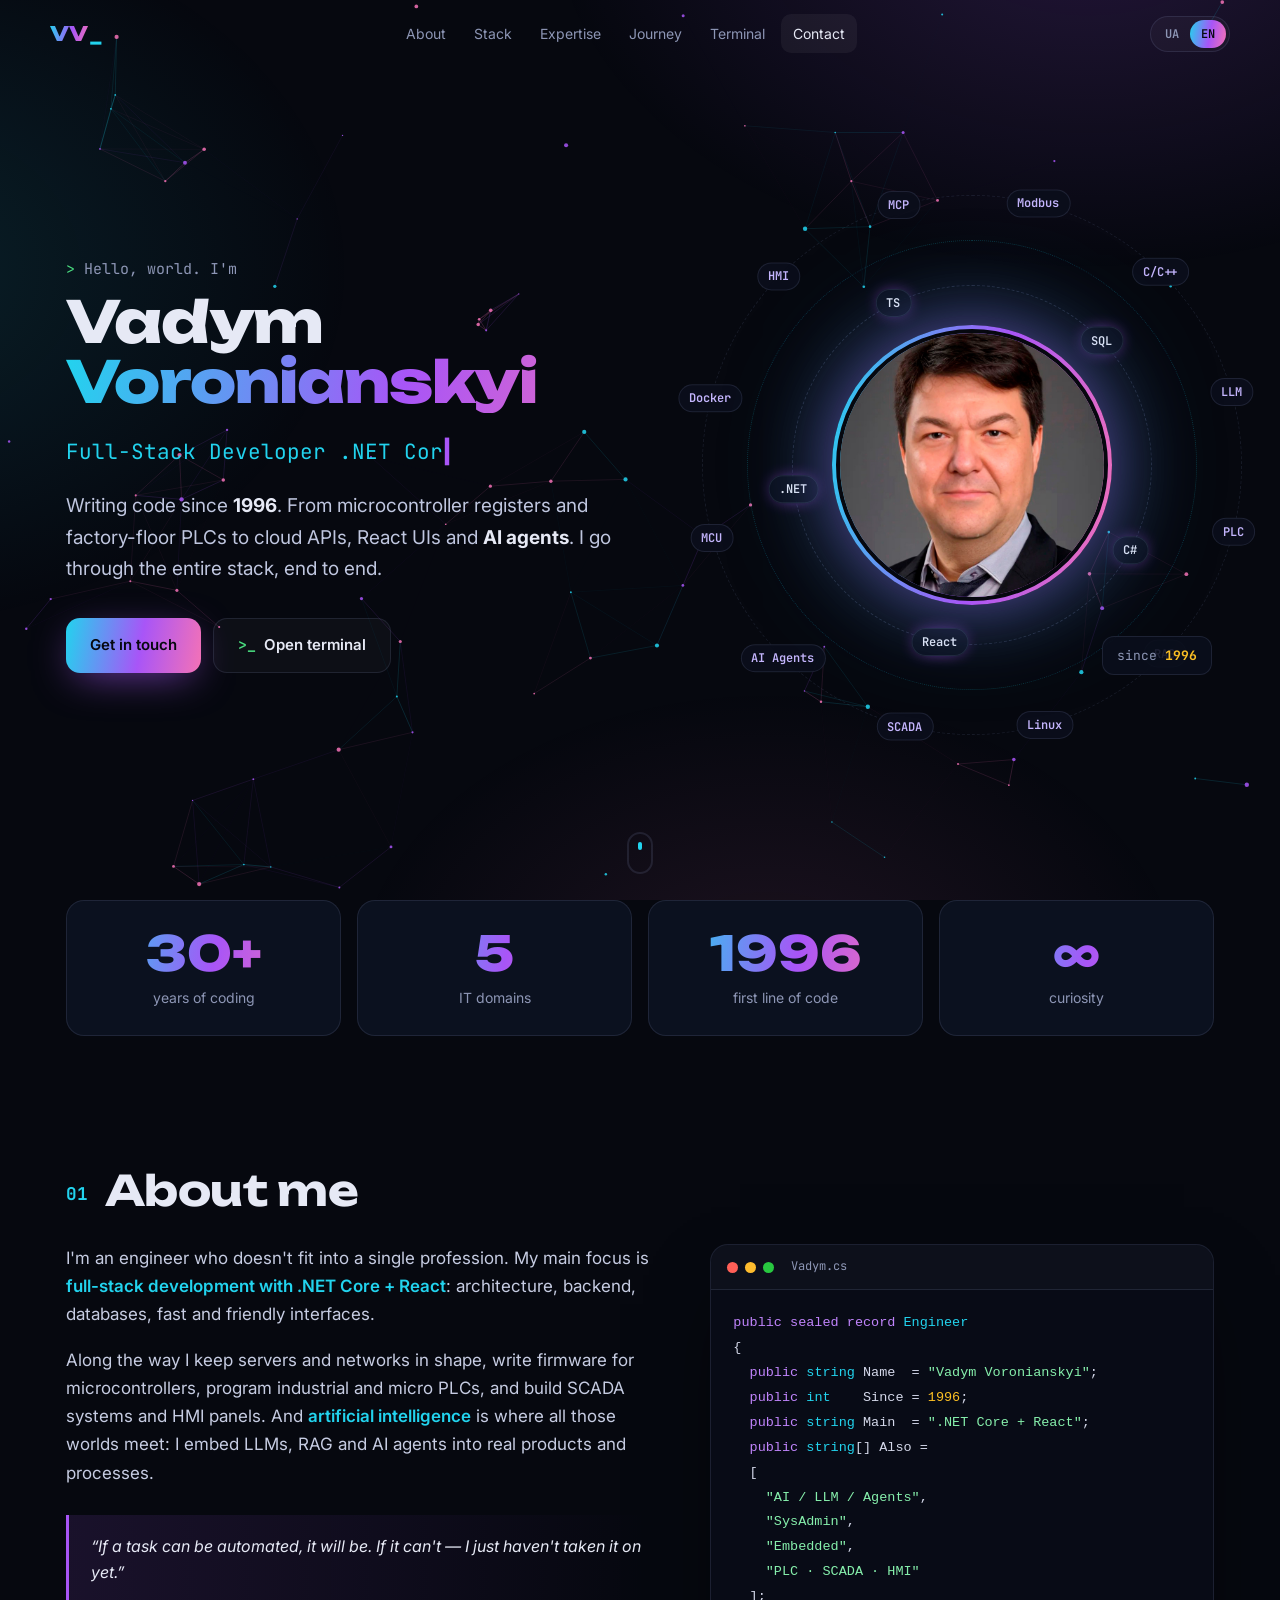
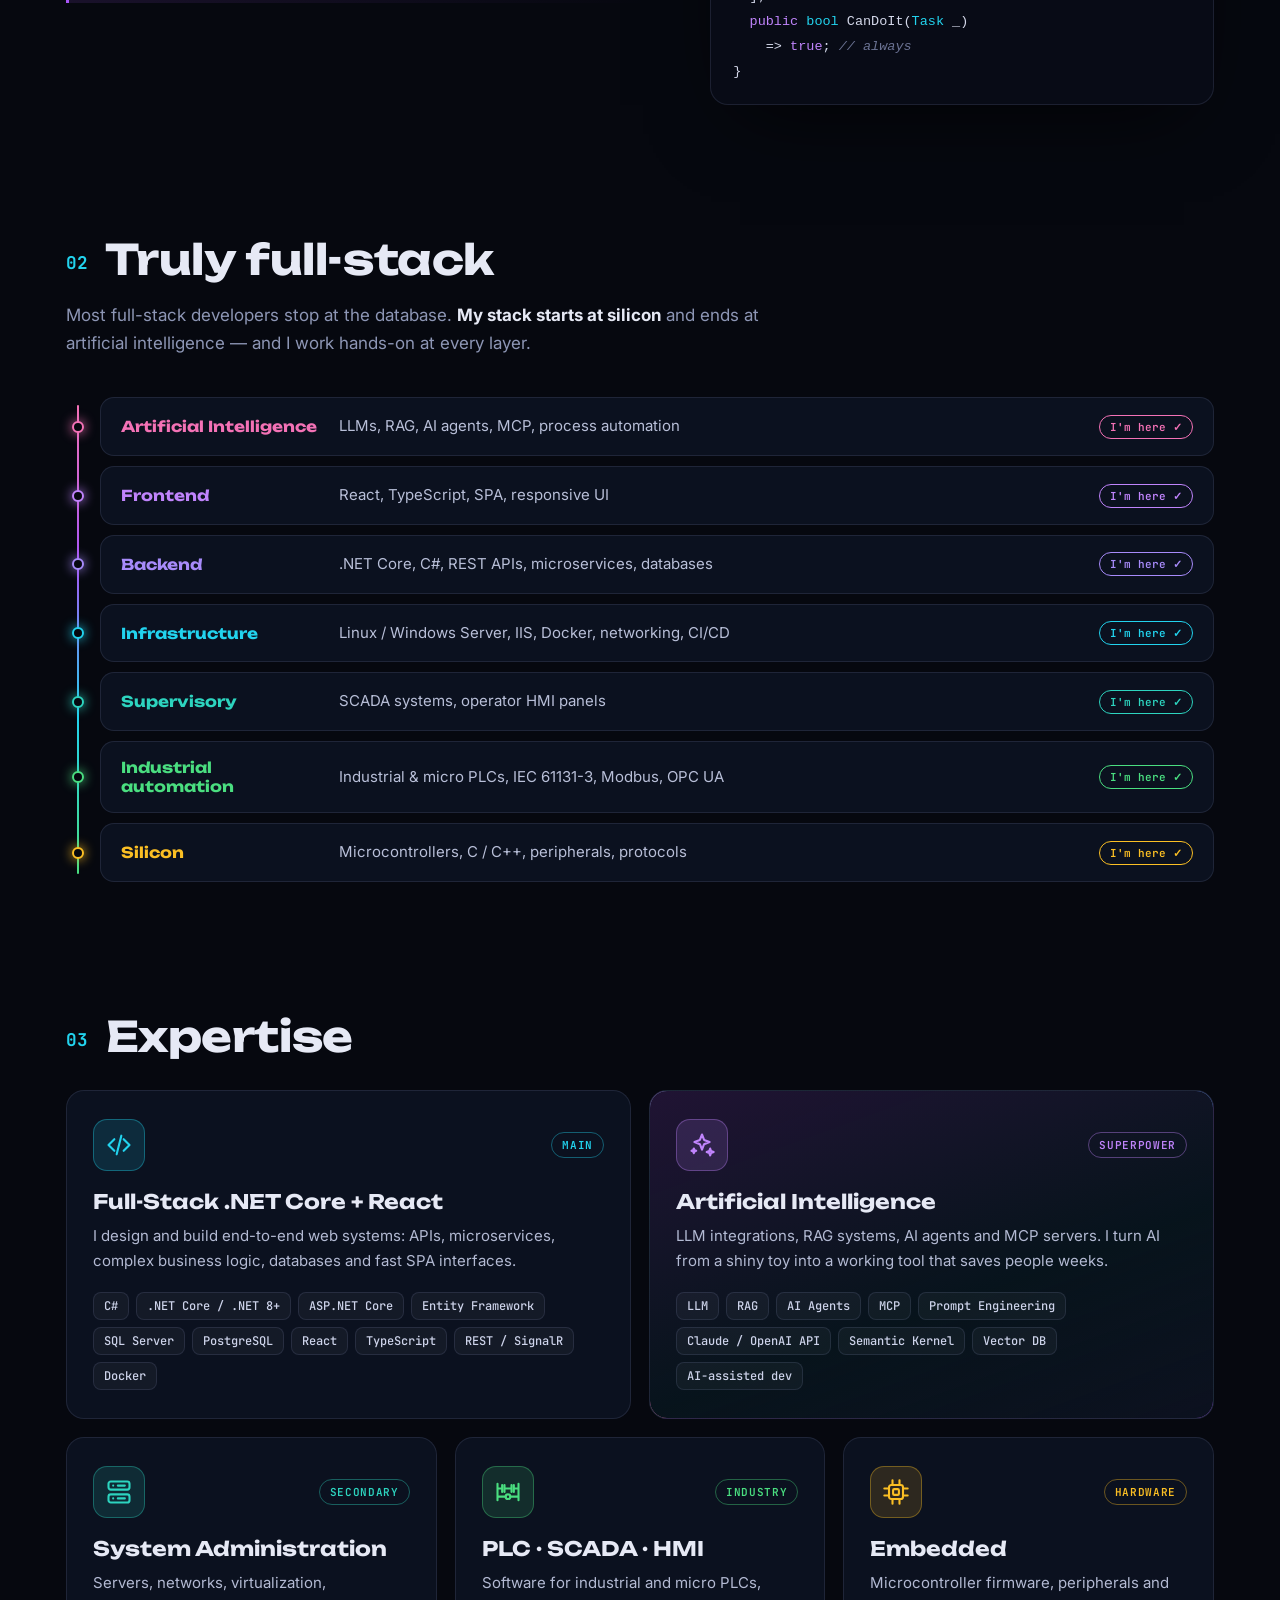
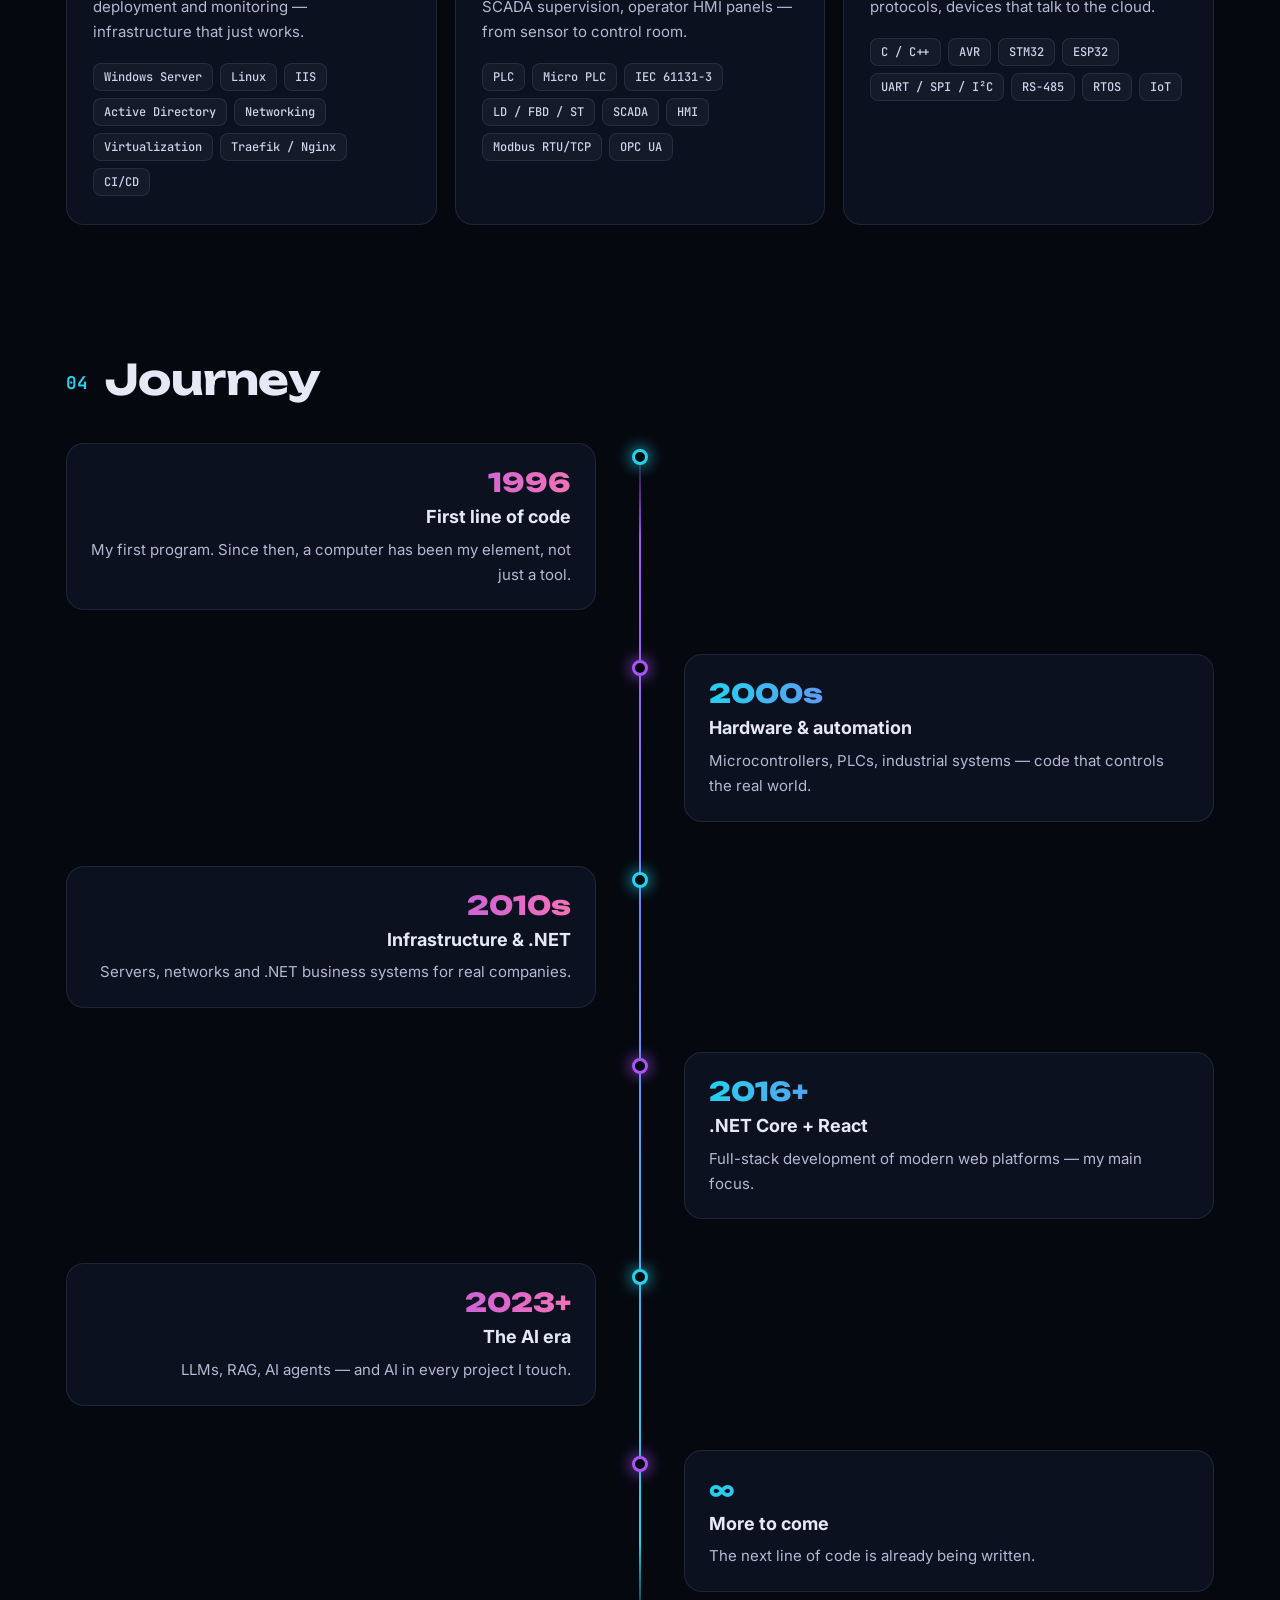
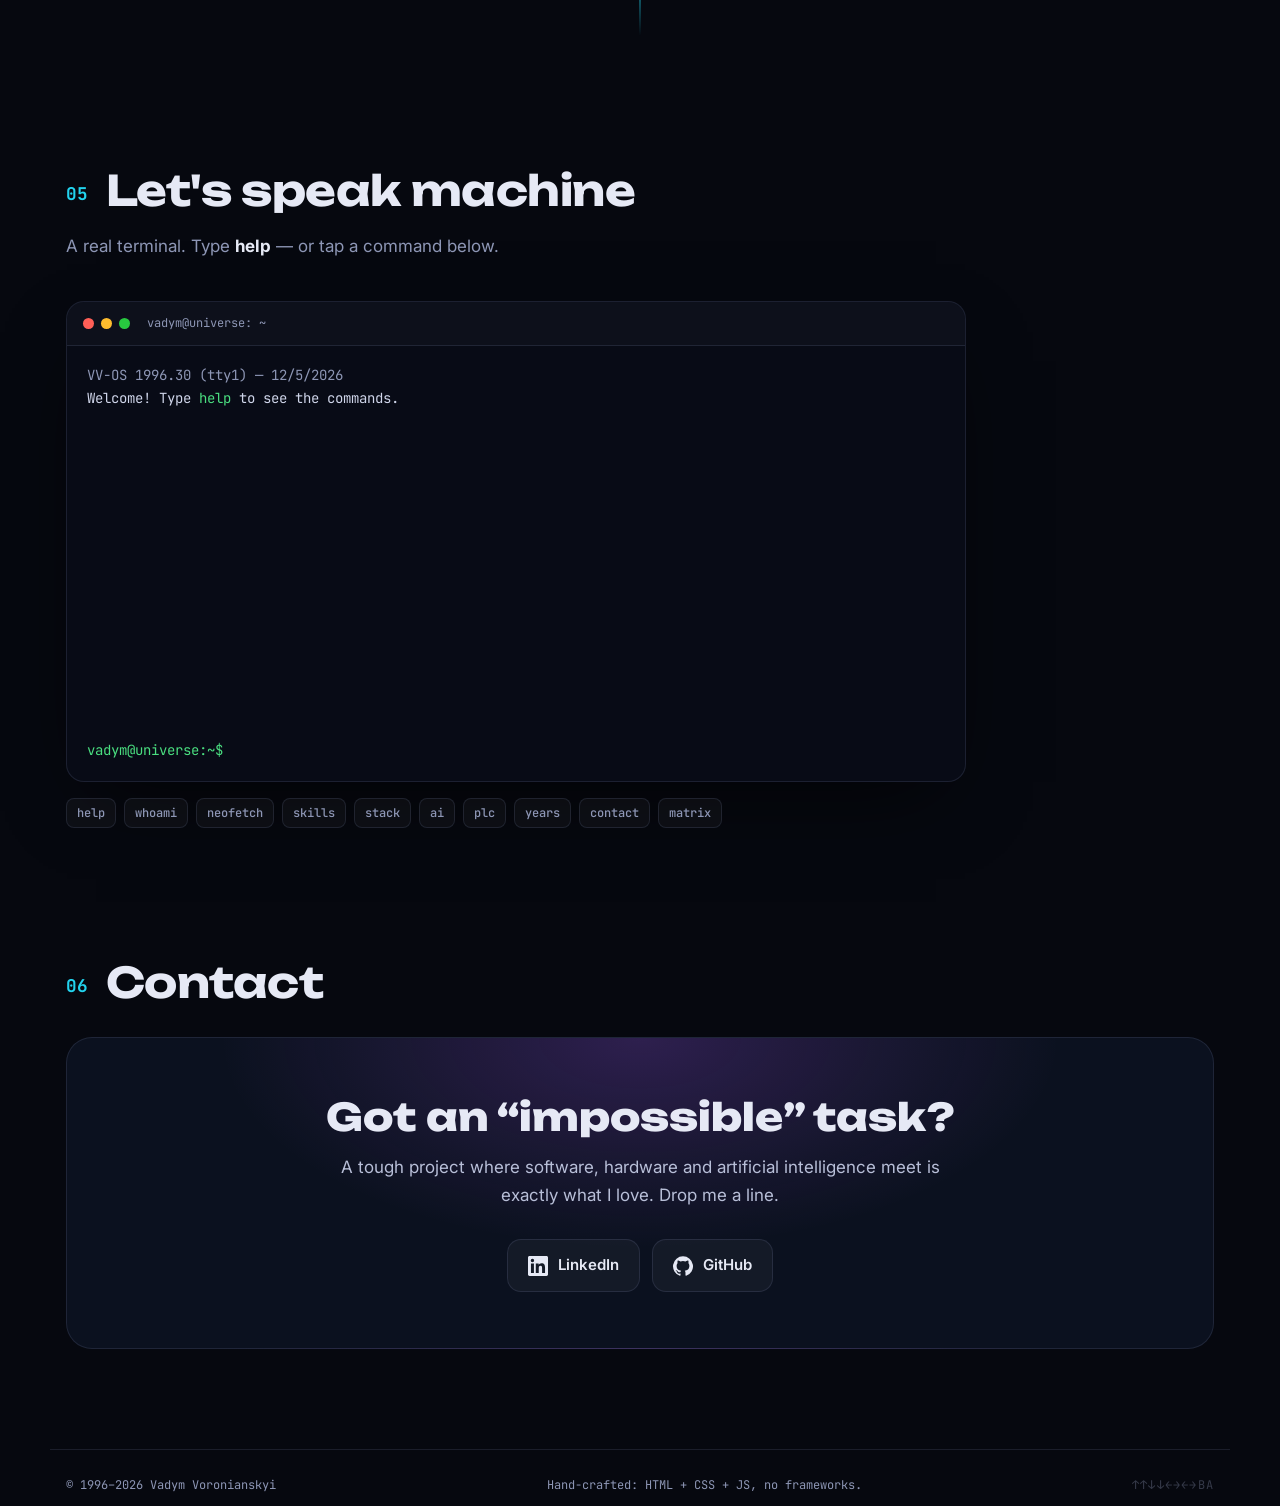
==== commit 5761ade9: "Easter egg" ====
--- a/index.html
+++ b/index.html
@@ -1,4 +1,22 @@
 <!doctype html>
+<!--
+   __     __ __     __
+   \ \   / / \ \   / /
+    \ \ / /   \ \ / /
+     \ V /     \ V /
+      \_/       \_/
+
+   Ну звісно. Я знав, що ти сюди полізеш 😏
+   I knew you'd look in here.
+
+   Справжні інженери починають саме з view-source — поважаю.
+   В HTML нічого секретного немає. Але квест існує.
+   Крок 1: відкрий консоль (F12 → Console).
+
+   Real engineers start with view-source — respect.
+   Nothing secret in the HTML. But the quest is real.
+   Step 1: open the console (F12 → Console).
+-->
 <html lang="uk">
 <head>
   <meta charset="utf-8">
--- a/style.css
+++ b/style.css
@@ -261,6 +261,7 @@
 .term-body .cmd::before { content: "vadym@universe:~$ "; color: var(--green); }
 .term-body .ok { color: var(--green); } .term-body .info { color: var(--cyan); } .term-body .warn { color: var(--amber); } .term-body .err { color: #f87171; } .term-body .dim { color: var(--muted); } .term-body .vio { color: #c4b5fd; }
 .term-body a { color: var(--cyan); text-decoration: underline; }
+.term-body .cert { display: block; width: 100%; max-width: 600px; margin: 10px 0 6px; border-radius: 12px; box-shadow: 0 10px 40px -10px rgba(168, 85, 247, .6); }
 .term-input { display: flex; align-items: center; gap: 10px; padding: 12px 20px 18px; font-size: 14px; }
 .term-prompt { color: var(--green); white-space: nowrap; }
 .term-input input { flex: 1; min-width: 0; background: none; border: 0; outline: none; color: var(--text); font: inherit; caret-color: var(--cyan); }
